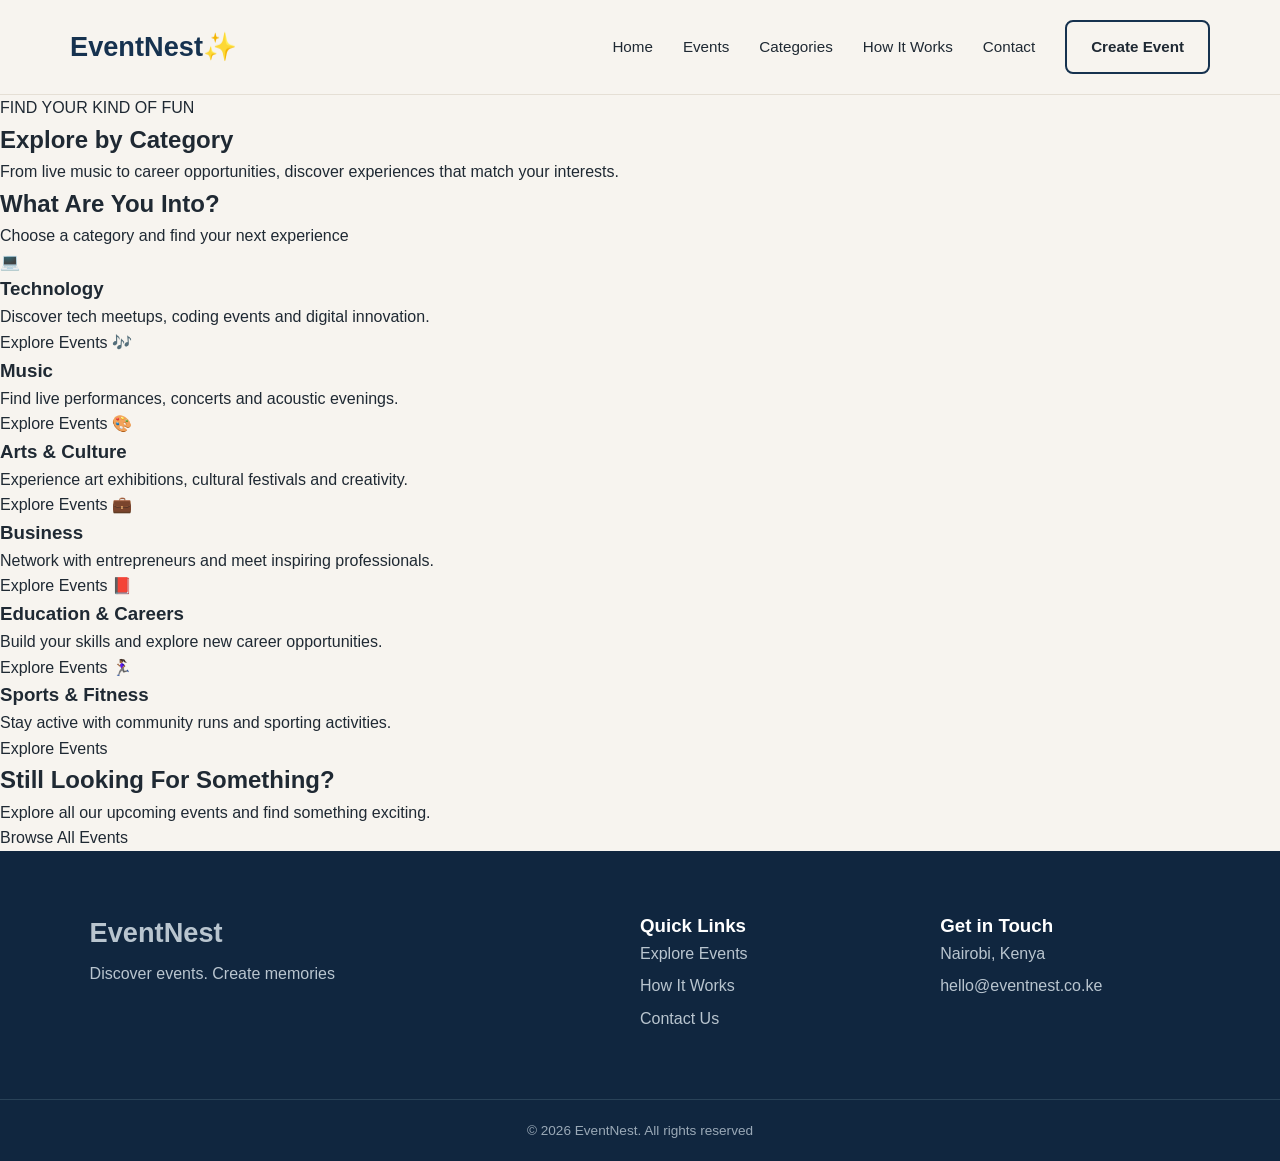
==== categories.html @ ef6131db "Add categories" ====
<!doctype html>
<html lang="en">
  <head>
    <meta charset="UTF-8" />
    <meta name="viewport" content="width=device-width, initial-scale=1.0" />
    <title>Event Categories | EventNest</title>
    <link rel="stylesheet" href="style.css" />
  </head>
  <body>
    <header>
      <nav class="navbar">
        <a href="index.html" class="logo">EventNest✨</a>
        <ul class="nav-links">
          <li><a href="index.html">Home</a></li>
          <li><a href="events.html">Events</a></li>
          <li><a href="categories.html">Categories</a></li>
          <li><a href="how-it-work">How It Works</a></li>
          <li><a href="contact.html">Contact</a></li>
          <li>
            <a href="create-event.html" class="nav-button">Create Event</a>
          </li>
        </ul>
      </nav>
    </header>

    <main>
      <section class="categories-hero">
        <span>FIND YOUR KIND OF FUN</span>
        <h1>Explore by Category</h1>
        <p>
          From live music to career opportunities, discover experiences that
          match your interests.
        </p>
      </section>

      <section class="categories-section">
        <div class="categories-heading">
          <h2>What Are You Into?</h2>
          <p>Choose a category and find your next experience</p>
        </div>

        <div class="categories-grid">
          <a href="events.html#technology" class="category-card tech-category">
            <span class="category-icon">💻</span>
            <h3>Technology</h3>
            <p>Discover tech meetups, coding events and digital innovation.</p>
            <span class="category-link">Explore Events</span>
          </a>
          <a href="events.html#music" class="category-card music-category">
            <span class="category-icon">🎶</span>
            <h3>Music</h3>
            <p>Find live performances, concerts and acoustic evenings.</p>
            <span class="category-link">Explore Events</span>
          </a>
          <a href="events.html#arts" class="category-card arts-category">
            <span class="category-icon">🎨</span>
            <h3>Arts & Culture</h3>
            <p>
              Experience art exhibitions, cultural festivals and creativity.
            </p>
            <span class="category-link">Explore Events</span>
          </a>
          <a
            href="events.html#business"
            class="category-card business-category"
          >
            <span class="category-icon">💼</span>
            <h3>Business</h3>
            <p>Network with entrepreneurs and meet inspiring professionals.</p>
            <span class="category-link">Explore Events</span>
          </a>
          <a
            href="events.html#education"
            class="category-card education-category"
          >
            <span class="category-icon">📕</span>
            <h3>Education & Careers</h3>
            <p>Build your skills and explore new career opportunities.</p>
            <span class="category-link">Explore Events</span>
          </a>
          <a href="events.html#sports" class="category-card sports-category">
            <span class="category-icon">🏃🏾‍♀️</span>
            <h3>Sports & Fitness</h3>
            <p>Stay active with community runs and sporting activities.</p>
            <span class="category-link">Explore Events</span>
          </a>
        </div>
      </section>

      <section class="categories-cta">
        <h2>Still Looking For Something?</h2>
        <p>Explore all our upcoming events and find something exciting.</p>
        <a href="events.html" class="categories-button"> Browse All Events </a>
      </section>
    </main>

    <footer class="footer">
      <div class="footer-content">
        <div>
          <a href="index.html" class="logo">EventNest</a>
          <p>Discover events. Create memories</p>
        </div>

        <div>
          <h3>Quick Links</h3>
          <a href="events.html">Explore Events</a>
          <a href="how-it-works.html">How It Works</a>
          <a href="contact.html">Contact Us</a>
        </div>

        <div>
          <h3>Get in Touch</h3>
          <p>Nairobi, Kenya</p>
          <p>hello@eventnest.co.ke</p>
        </div>
      </div>

      <div class="footer-bottom">
        <p>&copy; 2026 EventNest. All rights reserved</p>
      </div>
    </footer>
  </body>
</html>
---- style.css ----
*{
  margin: 0;
  padding: 0;
  box-sizing: border-box;
}
html{
  scroll-behavior: smooth;
}
body{
  font-family: Arial, Helvetica, sans-serif;
  background-color: #f7f4ef;
  color: #1f2933;
line-height: 1.6;
}
a{
  text-decoration: none;
  color: inherit;
}
img{
  width: 100%;
  display: block;
  object-fit: cover;
}
header{
  background-color: #f7f4ef;
  position: sticky;
  top: 0;
  z-index: 1000;
  border-bottom: 1px solid #e5dfd5;
}
.navbar{
  max-width: 1200px;
  margin: auto;
  padding: 20px 30px;
  display: flex;
  align-items: center;
  justify-content: space-between;
  gap: 30px;
}
.logo{
  font-size: 1.7rem;
  font-weight: 800;
  color: #16324f;
}
.nav-links{
  list-style: none;
  display: flex;
  align-items: center;
  gap: 30px;
}
.nav-links a{
  color: #1f2933;
  font-size: 0.95rem;
  transition: color 0.3s ease;
}
.nav-links a:hover{
  color: #e76f51;
}
.nav-button{
  display: inline-block;
  padding: 13px 24px;
  border-radius: 8px;
  font-weight: 700;
  transition: transform 0.3s ease,
  box-shadow 0.3s ease,
  background-color 0.3s ease;
  border: 2px solid #16324f;
  color: #16324f;
}
.nav-button:hover{
   background-color: #16324f;
  color: white;
  transform: translateY(-3px);
}
.hero {
    max-width: 1200px;
    margin: auto;
    padding: 80px 30px;

    display: grid;
    grid-template-columns: 1fr 1fr;
    align-items: center;
    gap: 60px;
}
.hero-label,
.section-label{
color: #e76f51;
font-size: 0.8rem;
font-weight: 700;
letter-spacing: 2px;
margin-bottom: 15px;
}
.hero h1{
  color: #16324f;
  font-size: clamp(3rem,6vw,5rem);
  line-height: 1.05;
  margin-bottom: 25px;
}
.hero h1 span{
  color: #e76f51;
  display: block;
}
.hero-text{
  max-width: 520px;
  color: #667085;
  font-size: 1.1rem;
  margin-bottom: 30px;
}
.hero-buttons{
display: flex;
gap: 15px;
flex-wrap: wrap;
align-items: center;
}
.primary-button,
.secondary-button{
  display: inline-block;
  padding: 13px 24px;
  border-radius: 8px;
  font-weight: 700;
  transition: transform 0.3s ease,
  box-shadow 0.3s ease,
  background-color 0.3s ease;
}
.primary-button{
  background-color: #16324f;
  color: white;
}
.primary-button:hover{
  background-color: #d95d40;
  transform: translateY(-3px);
  box-shadow: 0 10px 20px rgba(231,111,81,0.2);
}
.secondary-button{
  border: 2px solid #16324f;
  color: #16324f;
}
.secondary-button:hover{
  background-color: #16324f;
  color: white;
  transform: translateY(-3px);
}
.hero-image{
  height: 520px;
  border-radius: 25px;
  overflow: hidden;
  position: relative;
}
.hero-image img{
  height: 100%;
  object-fit: cover;
  transition: transform 0.6s ease;
}
.stats{
  background-color: #16324f;
  color: white;
  display: grid;
  grid-template-columns: repeat(4, 1fr);
  gap: 30px;
  padding-top: 45px;
  padding-bottom: 45px;
}
.stat{
  text-align: center;
}
.stat h2{
  color: #f4a261;
  font-size: 2rem;
}
.stat p{
  color: #dce5ec;
}
.featured-events,
.how-it-works,
.testimonials {
  max-width: 1200px;
  margin: auto;
  padding: 80px 30px;
  }
  .section-heading{
    max-width: 650px;
    margin-top: 45px;
  }
  .section-heading h2{
    color: #16324f;
    font-size: 2.5rem;
    line-height: 1.1;
    margin-bottom: 12px;
  }
  .section-heading >p:last-child{
    color: #667085;
  }
  .event-grid{
    display: grid;
    grid-template-columns: repeat(3, 1fr);
    gap: 25px;
  }
  .event-card{
    background-color: white;
    border-radius: 15px;
    overflow: hidden;
    box-shadow: 0 5px 20px rgba(22,50,79,0.08);
    transition: transform 0.3s ease,
    box-shadow 0.3s ease;
  }
  .event-card:hover{
    transform: translateY(-8px);
    box-shadow: 0 18px 35px rgba(22, 50, 79, 0.15);
  }
  .event-card > img{
    height: 220px;
  }
  .event-card-content{
    padding: 22px;
  }
  .event-category{
    display: inline-block;
    background-color: #fff0eb;
    color: #e76f51;
    padding: 5px 10px;
    border-radius: 20px;
    font-size: 0.75rem;
    font-weight: 700;
    margin-bottom: 12px;
  }
  .event-card h3{
    color: #16324f;
    font-size: 1.25rem;
    margin-bottom: 10px;
  }
.event-date,
.event-location {
  color: #667085;
  font-size: 0.9rem;
  margin-bottom: 5px;
}
.event-footer{
  border-top: 1px solid #eee8df;
  margin-top: 18px;
  padding-top: 15px;
  display: flex;
  align-items: center;
  justify-content: space-between;
}
.event-footer strong{
  color: #16324f;
}

.how-it-works{
  background-color: #ffff;
}
.steps{
  display: grid;
  grid-template-columns: repeat(4, 1fr);
  gap: 25px;
}
.step{
  padding: 30px;
  border-radius: 15px;
  border: 1px solid #e8e2df;
  transition: transform 0.3s ease,
  box-shadow 0.3s ease;
}
.step:hover{
  transform: translateY(-5px);
  box-shadow: 0 12px 25px rgba(22, 50, 79, 0.08);
}
.step span{
  color: #e76f51;
  font-size: 2rem;
  font-weight: 800;
  margin-bottom: 20px;
  display: block;
}
.step h3{
  color: #16324f;
  margin-bottom: 10px;
}
.step p{
  color: #667085;
}
.testimonials{
  background-color: #f7f4ef;
}
.testimonial-grid{
  display: grid;
  grid-template-columns: repeat(5, 1fr);
  gap: 20px;
}
.testimonial{
  background-color: white;
  padding: 25px;
  border-radius: 15px;
  box-shadow: 0 7px 20px rgba(22, 50, 79, 0.06);
}
.testimonial p{
  color: #475467;
  font-style: italic;
  margin-bottom: 20px;
}
.testimonial h3 {
    color: #16324f;
    font-size: 1rem;
}

.testimonial span {
    color: #667085;
    font-size: 0.85rem;
}
.closing-cta{
  margin: 60px auto;
  max-width: 1140px;
  padding: 70px 30px;
  background: linear-gradient(
    135deg,
    #16324f,
    #d95d40
  );
  color: white;
  text-align: center;
  border-radius: 22px;
}
.closing-cta h2{
  font-size: 2.5rem;
  margin-bottom: 15px;
}
.closing-cta p{
  max-width: 600px;
  margin: 0 auto 25px;
  color: #dce5ec;
}
.closing-cta .primary-button {
    background-color: #e76f51;
}

.closing-cta .primary-button:hover {
    background-color: #f4a261;
}
footer{
  background-color: #10263f;
  color: white;
}
.footer-content{
  padding: 60px 7%;
  display: grid;
  grid-template-columns: 2fr 1fr 1fr;
  gap: 50px;
}
.footer-content h2{
  color: #f4a261;
  margin-bottom: 15px;
}
.event-footer h3{
  margin-bottom: 15px;
}
.event-footer a{
  background: linear-gradient(
    135deg,
    #16324f,
    #d95d40
  );
  color: #e5dfd5;
  border-radius: 5px;
}
.event-footer a:hover{
  background: #961a96;
  text-decoration: none;
}


.footer-content p{
  color: #b9c5cf;
  margin-bottom: 7px;
}
.footer-content a{
  display: block;
  color: #b9c5cf;
  margin-bottom: 7px;
  transition: color 0.3s ease;
}
.footer-content a:hover{
  color: #f4a261;
}
.footer-bottom{
  border-top: 1px solid #294258;
  text-align: center;
  padding: 20px 30px;
  font-size: 0.85rem;
  color: #9aa9b7;
}
.events-intro{
  padding: 75px 30px 35px;
  text-align: center;
  background: linear-gradient(
    135deg,#540468, #0c5eca
  );
}
.events-intro h1{
  color: #16324f;
  font-size: clamp(2.5rem,5vw,4rem);
  line-height: 1.15;
  margin-bottom: 15px;
}
.events-intro p{
  max-width: 650px;
  margin: 0 auto;
  color: #667085;
}
.event-search{
  max-width: 1140px;
  margin: 0 auto;
  padding: 25px 30px;
  background: #f7f4ef;
}
.search-form input{
  flex: 1;
  min-width: 0;
  padding: 15px 18px;
  border: 1px solid #ddd6cc;
  border-radius: 10px;
  background: white;
  font: inherit;
}
.search-form button{
  padding: 14px 25px;
  background: #16324f;
  color: white;
  border: none;
  border-radius: 10px;
  font: inherit;
  cursor: pointer;
  transition: background-color 0.3s ease;
}
.search-form button:hover{
  background: #e76f51;
}
.category-filters{
  display: flex;
  flex-wrap: wrap;
  justify-content: center;
  gap: 12px;
  padding: 40px;

}
.category-filters a{
  padding: 9px 18px;
  border: 1px solid #ddd6cc;
  border-radius: 25px;
  background: white;
  color: #16324f;
  transition: all 0.3s ease;
}
.category-filters a:hover,
.category-filters a.active {
    background: #16324f;
    color: white;
    border-color: #16324f;
}
.all-events{
  max-width: 1200px;
  margin: auto;
  padding: 35px 30px 85px;
}
.all-events .section-heading{
  margin-bottom: 30px;
}
.all-events .event-grid{
  grid-template-columns: repeat(3, minmax(0, 1fr));
}
.event-card img{
  object-fit: cover;
}

.event-detail-content span{
  color: #d95d40;
  
}
.registration-intro{
  text-align: center;
  padding: 65px 20px 45px;
  background: linear-gradient(
    135deg, #f7f4ef, #d35318
  );
}
.registration-intro span{
  color: #e76f51;
  font-size: 0.8rem;
  font-weight: 700;
  letter-spacing: 2px;
}
.registration-intro h1{
  color: #16324f;
  font-size: clamp(2rem, 5vw, 3.2rem);
  margin: 15px 0;
}
.registration-intro p{
  color: #667085;
  line-height: 1.7;
}
.registration-section{
  background: #f7f4ef;
  display: grid;
  align-items: start;
  gap: 30px;
  max-width: 1250px;
  margin: 0 auto;
  padding: 30px 6% 80px;
}
.registration-card,
.registration-summary{
  background: #ffffff;
  border-radius: 18px;
  overflow: hidden;
  box-shadow: 0 8px 25px rgba(22, 50, 79, 0.08);
}
.registration-card{
  padding: 32px;
}
.registration-card h2,
.summary-content h2{
color: #16324f;
margin-bottom: 12px;
}
.form-description{
  color: #667085;
  margin-bottom: 28px;
  line-height: 1.6;
}
.form-group{
  display: flex;
  flex-direction: column;
  gap: 8px;
  margin-bottom: 20px;
}
.form-group label{
  color: #1f2933;
  font-weight: 600;
  font-size: 0.95rem;
}
.form-group input,
.form-group select,
.form-group textarea {
  width: 100%;
  padding: 13px 14px;
  border: 1px solid #d5dbe2;
  border-radius: 9px;
  background: #ffffff;
  color: #1f2933;
  font: inherit;
}
.submit-registration{
  width: 100%;
  padding: 15px;
  border: none;
  border-radius: 10px;
  background: linear-gradient(135deg,
   #16324f,
    #d95d40
 );
  color: white;
  font: inherit;
  font-weight: 700;
  transition: transform 0.3s ease, box-shadow 0.3s ease;
}
.submit-registration:hover{
  transform: translateY(-3px);
  box-shadow: 0 8px 18px rgba(231,111,81,0.25);
}
.form-note{
  margin-top: 15px;
  text-align: center;
  color: #667085;
  font-size: 0.8rem;
}
.summary-image{
  height: 220px;
  position: relative;
}
.summary-image img{
  width: 100%;
  height: 100%;
  object-fit: cover;
  display: block;
}
.summary-image span{
  position: absolute;
  bottom: 15px;
  left: 15px;
  background: #ecc65c;
  color: #16324f;
  padding: 7px 12px;
  border-radius: 20px;
  font-size: 0.75rem;
  font-weight: 700;
}
.summary-content{
  padding: 25px;
}
.summary-label {
  color: #e76f51;
  font-size: 0.75rem;
  font-weight: 700;
  letter-spacing: 1px;
  margin-bottom: 12px;
}

.summary-detail {
  display: flex;
  gap: 12px;
  align-items: center;
  margin: 18px 0;
}

.summary-detail p {
  color: #667085;
  line-height: 1.5;
}

.summary-price {
  display: flex;
  justify-content: space-between;
  align-items: center;
  gap: 10px;
  border-top: 1px solid #edf0f2;
  border-bottom: 1px solid #edf0f2;
  padding: 20px 0;
  margin: 22px 0;
}

.summary-price span {
  color: #667085;
}

.summary-price strong {
  color: #16324f;
  font-size: 1.3rem;
}

.back-to-event {
  color: #e76f51;
  text-decoration: none;
  font-weight: 700;
}

.back-to-event:hover {
  color: #16324f;
}
.confirmation-page{
  min-height: 75vh;
  padding: 65px 20px;
  background: linear-gradient(135deg,
  #14130b, #d1111b);
  display: flex;
  justify-content: center;
  align-items: center;
}
.confirmation-card{
  width: 100%;
  max-width: 650px;
  background: #ffffff;
  padding: 45px;
  border-radius: 22px;
  text-align: center;
  box-shadow: 0 15px 40px rgba(22, 50, 79, 0.1);
  animation: confirmation-appear 0.7s ease;
}
.success-icon{
  font-size: 2.5rem;
  font-weight: 700;
}
.confirmation-label{
  color: #e76f51;
  font-weight: 700;
  font-size: 0.78rem;
  letter-spacing: 2px;
}
.confirmation-card h1{
  color: #16324f;
  font-size: clamp(2rem, 5vw, 3rem);
  margin: 15px 0;
}
.confirmation-message{
  color: #667085;
  margin-bottom: 25px;
  line-height: 1.8;
}
.confirmation-reference{
  background: #f7f4ef;
  border: 1px dashed #e76f51;
  border-radius: 12px;
  padding: 18px;
  display: flex;
  flex-direction: column;
  gap: 8px;
  margin-bottom: 30px;
}
.confirmation-reference span{
  color: #667085;
  font-size: 0.75rem;
  letter-spacing: 1px;
}
.confirmation-reference strong{
  color: #16324f;
  font-size: 1.2rem;
}
.confirmation-details{
  text-align: center;
  padding: 24px;
  border: 1px solid #edf0f2;
  border-radius: 14px;
  margin-bottom: 22px;
}
.confirmation-details h2{
  color: #16324f;
  font-size: 1.2rem;
  margin-bottom: 20px;
}
.confirmation-row{
  display: flex;
  justify-content: space-between;
  gap: 15px;
  padding: 13px 0;
  border-bottom: 1px solid #edf0f2;
}
.confirmation-row:last-child{
  border-bottom: none;
}
.confirmation-row span{
  color: #667085;
}
.confirmation-row strong{
color: #16324f;
text-align: center;
}
.confirmation-note{
  color: #667085;
  font-size: 0.85rem;
  line-height: 1.7;
  margin-bottom: 25px;
}
.confirmation-actions{
  display: flex;
  justify-content: center;
  flex-wrap: wrap;
  gap: 12px;
}
.confirmation-primary,
.confirmation-secondary {
    display: inline-block;
    padding: 14px 20px;
    border-radius: 10px;
    text-decoration: none;
    font-weight: 700;
    transition: 0.3s ease;
}
.confirmation-primary{
  background: #e76f51;
  color: #ffffff;
}
.confirmation-primary:hover{
  background: #16324f;
  transform: translateY(-2px);
}
.confirmation-secondary{
  border: 1px solid #16324f;
  color: #16324f;
}
.confirmation-secondary:hover{
  background: #16324f;
  color: #ffffff;
}
@keyframes confirmation-appear{
  from{
    opacity: 0;
    transform: translateY(18px);
  }
  to{
    opacity: 1;
    transform: translateY(0);
  }
}
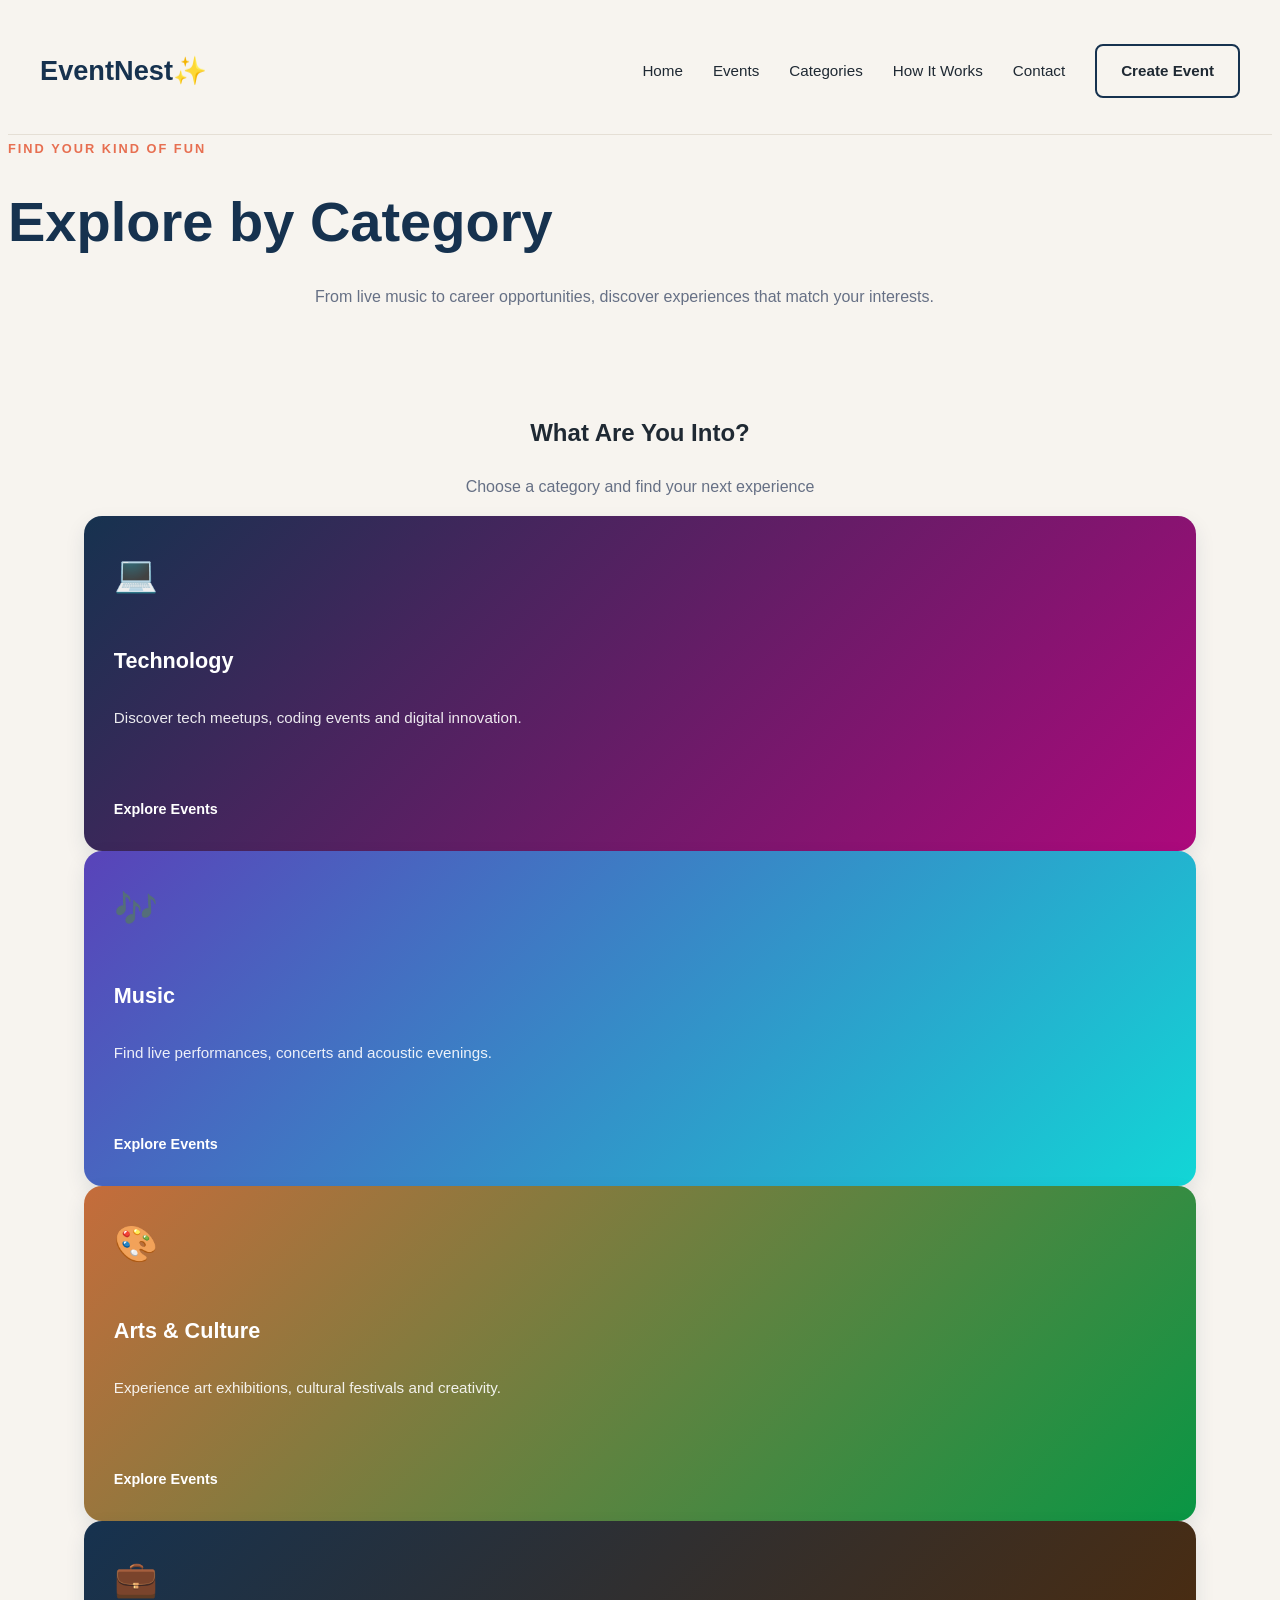
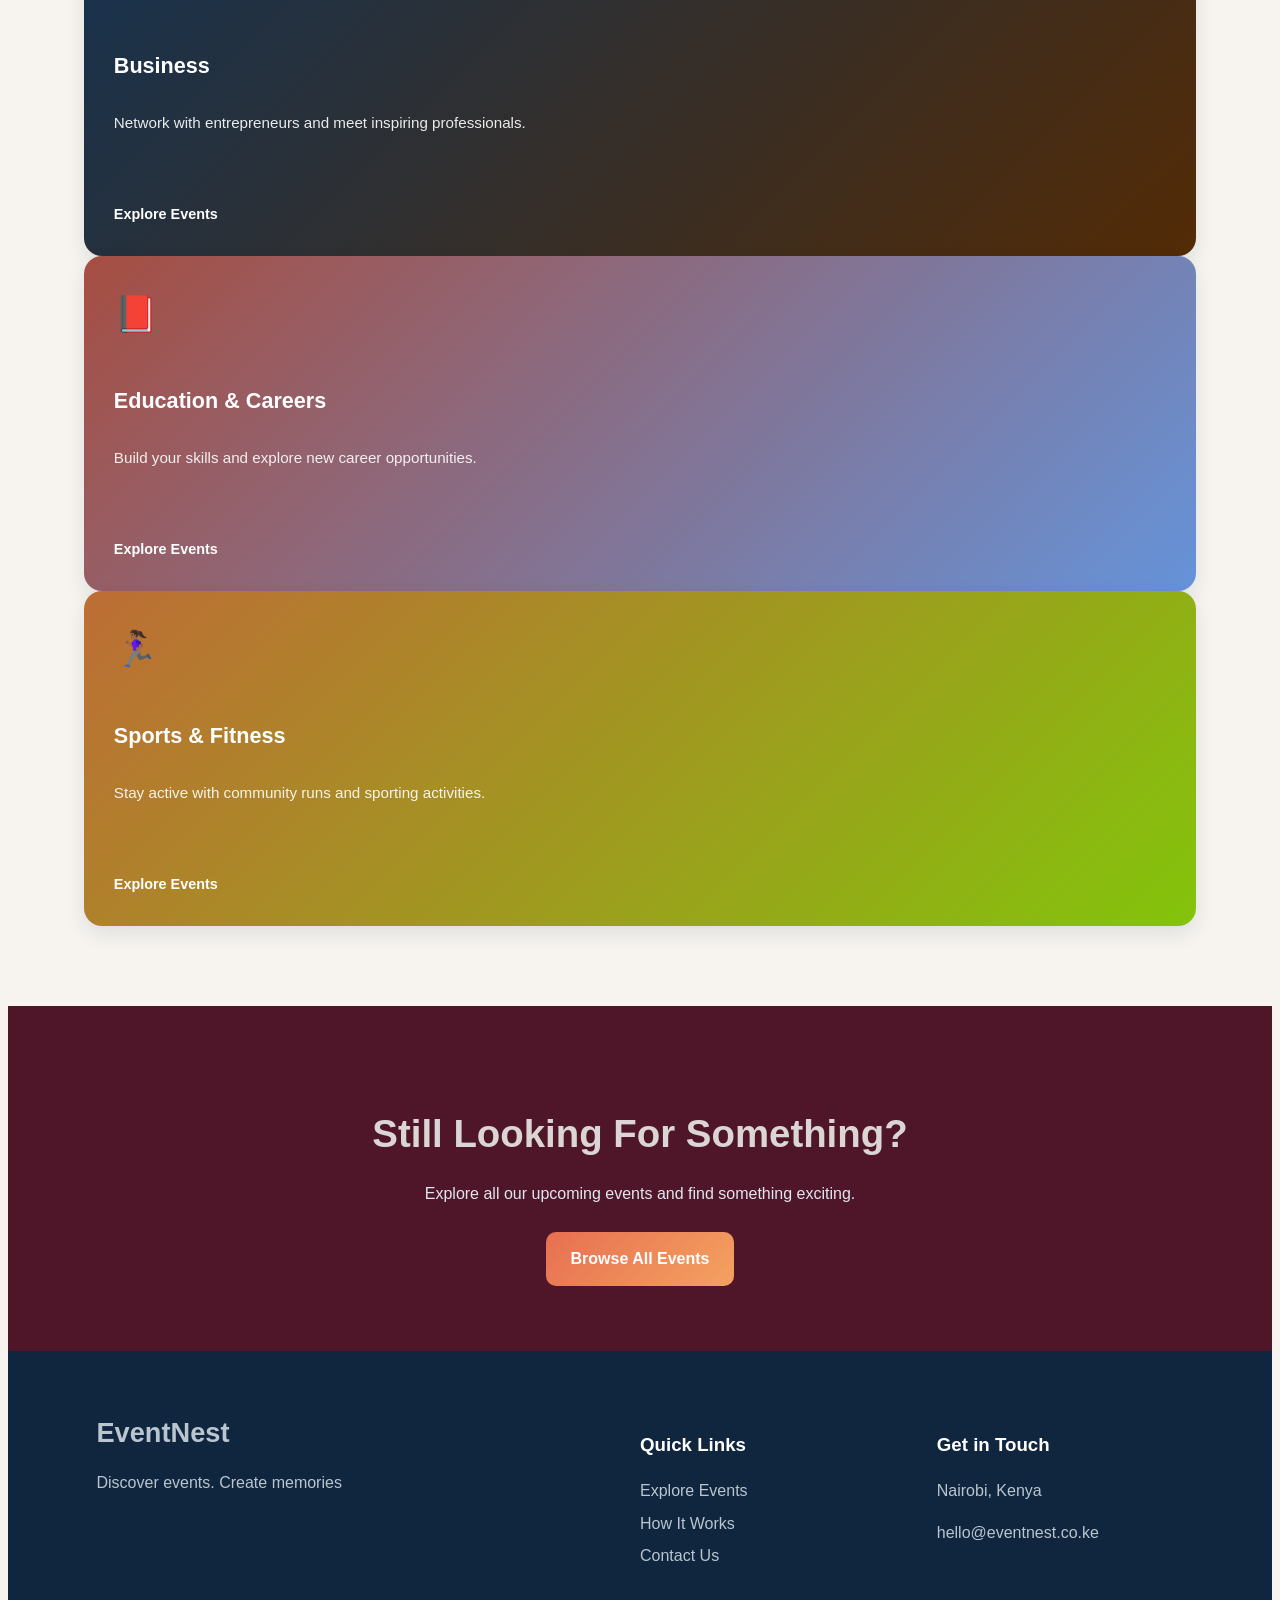
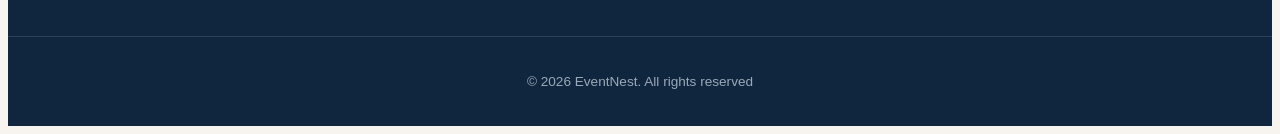
==== commit 86c7ff51: "Rename how it work" ====
--- a/categories.html
+++ b/categories.html
@@ -14,7 +14,7 @@
           <li><a href="index.html">Home</a></li>
           <li><a href="events.html">Events</a></li>
           <li><a href="categories.html">Categories</a></li>
-          <li><a href="how-it-work">How It Works</a></li>
+          <li><a href="how-it-work.html">How It Works</a></li>
           <li><a href="contact.html">Contact</a></li>
           <li>
             <a href="create-event.html" class="nav-button">Create Event</a>
--- a/style.css
+++ b/style.css
@@ -1,4 +1,5 @@
-*{
+HOMEPAGE
+  *{
   margin: 0;
   padding: 0;
   box-sizing: border-box;
@@ -196,6 +197,9 @@
     gap: 25px;
   }
   .event-card{
+    display: flex;
+    flex-direction: column;
+    height: 100%;
     background-color: white;
     border-radius: 15px;
     overflow: hidden;
@@ -207,10 +211,16 @@
     transform: translateY(-8px);
     box-shadow: 0 18px 35px rgba(22, 50, 79, 0.15);
   }
-  .event-card > img{
+  .event-card img{
     height: 220px;
+    width: 100%;
+    object-fit: cover;
+    object-position: center;
   }
   .event-card-content{
+    display: flex;
+    flex-direction: column;
+    flex: 1;
     padding: 22px;
   }
   .event-category{
@@ -236,11 +246,13 @@
 }
 .event-footer{
   border-top: 1px solid #eee8df;
-  margin-top: 18px;
+  margin-top: auto;
   padding-top: 15px;
   display: flex;
   align-items: center;
   justify-content: space-between;
+  gap: 10px;
+  flex-wrap: wrap;
 }
 .event-footer strong{
   color: #16324f;
@@ -367,7 +379,6 @@
   text-decoration: none;
 }
 
-
 .footer-content p{
   color: #b9c5cf;
   margin-bottom: 7px;
@@ -388,6 +399,8 @@
   font-size: 0.85rem;
   color: #9aa9b7;
 }
+
+EVENTS
 .events-intro{
   padding: 75px 30px 35px;
   text-align: center;
@@ -396,7 +409,7 @@
   );
 }
 .events-intro h1{
-  color: #16324f;
+  color: #213146;
   font-size: clamp(2.5rem,5vw,4rem);
   line-height: 1.15;
   margin-bottom: 15px;
@@ -404,7 +417,7 @@
 .events-intro p{
   max-width: 650px;
   margin: 0 auto;
-  color: #667085;
+  color: #3a435e;
 }
 .event-search{
   max-width: 1140px;
@@ -473,8 +486,9 @@
 
 .event-detail-content span{
   color: #d95d40;
-  
-}
+}
+
+REGISTRATION
 .registration-intro{
   text-align: center;
   padding: 65px 20px 45px;
@@ -645,6 +659,8 @@
 .back-to-event:hover {
   color: #16324f;
 }
+
+CONFIRMATION
 .confirmation-page{
   min-height: 75vh;
   padding: 65px 20px;
@@ -778,4 +794,534 @@
     opacity: 1;
     transform: translateY(0);
   }
+}
+
+CATEGORY
+.categories-hero{
+  text-align: center;
+  padding: 75px 20px 65px;
+  background: linear-gradient(135deg,
+  #f7f4ef, #fce5da);
+}
+.categories-hero span{
+  color: #e76f51;
+  font-weight: 700;
+  font-size: 0.8rem;
+  letter-spacing: 2px;
+}
+.categories-hero h1{
+  color: #16324f;
+  font-size: clamp(2.2rem,5vw,3.5rem);
+  margin: 16px 0;
+}
+.categories-hero p{
+  max-width: 650px;
+  margin: 0 auto;
+  color: #667085;
+  line-height: 1.8;
+}
+.categories-section{
+  padding: 65px 6% 80px;
+  background: #f7f4ef;
+}
+.categories-heading{
+  text-align: center;
+  margin-top: 38px;
+}
+.categories-heading p{
+  color: #667085;
+  line-height: 1.7;
+}
+.category-grid{
+  display: grid;
+  grid-template-columns: repeat(3, 1fr);
+  gap: 25px;
+  max-width: 1200px;
+  margin: 0 auto;
+}
+.category-card{
+  min-height: 275px;
+  padding: 30px;
+  border-radius: 18px;
+  display: flex;
+  flex-direction: column;
+  align-items: flex-start;
+  text-decoration: none;
+  color: #ffffff;
+  background: linear-gradient(135deg,
+  #16324f, #315b79);
+  box-shadow: 0 8px 20px rgba(22, 50, 79, 0.1);
+  transition: transform 0.3s ease,box-shadow 0.3s ease;
+}
+.music-category{
+  background: linear-gradient(135deg,
+  #5943b9, #12d6d6);
+}
+.tech-category{
+  background: linear-gradient(135deg,
+  #16324f, #ad097c);
+}
+.arts-category{
+  background: linear-gradient(135deg,
+  #c56c3b, #099644);
+}
+.business-category{
+  background: linear-gradient(135deg,
+  #16324f, #532b06);
+}
+.education-category{
+  background: linear-gradient(135deg,
+  #a64e42, #6593d9);
+}
+.sports-category{
+  background: linear-gradient(135deg,
+  #bd6d35, #83c40b);
+}
+.category-card:hover{
+  transform: translateY(-8px);
+  box-shadow: 0 16px 30px rgba(22, 50, 79, 0.2);
+}
+.category-icon{
+  font-size: 2.2rem;
+  margin-bottom: 20px;
+}
+.category-card h3{
+  font-size: 1.35rem;
+  margin-bottom: 12px;
+}
+.category-card p{
+  font-size: 0.95rem;
+  line-height: 1.7;
+  color: rgba(255,255,255,0.9);
+  margin-bottom: 22px;
+}
+.category-link{
+  margin-top: auto;
+  font-weight: 700;
+  font-size: 0.9rem;
+}
+.categories-cta{
+  text-align: center;
+  padding: 65px 20px;
+  background: #4f1629;
+  color: #dbd5d5;
+}
+.categories-cta h2{
+  font-size: clamp(1.7rem,4vw,2.4rem);
+  margin-bottom: 15px;
+}
+.categories-cta p{
+  color: #e0e7ef;
+  line-height: 1.7;
+  margin-bottom: 25px;
+}
+.categories-button{
+  display: inline-block;
+  padding: 14px 24px;
+  border-radius: 10px;
+  background: linear-gradient(135deg,
+  #e76f51, #f4a261);
+  color: #ffffff;
+  text-decoration: none;
+  font-weight: 700;
+  transition: transform 0.3s ease;
+}
+.categories-button:hover{
+  transform: translateY(-3px);
+}
+
+HOW-IT-WORK
+.how-hero{
+  text-align: center;
+  padding: 80px 20px;
+  background: linear-gradient(135deg,
+  #f7f4ef, #161210);
+}
+.how-hero span,
+.organizer-content span{
+  color: #e76f51;
+  font-size: 0.8rem;
+  font-weight: 700;
+  letter-spacing: 2px;
+}
+.how-hero h1{
+  color: #16324f;
+  font-size: clamp(2.2rem,5vw,3.5rem);
+  margin: 18px 0;
+}
+.how-hero p{
+  max-width: 650px;
+  margin: 0 auto 28px;
+  color: #667085;
+  line-height: 1.8;
+}
+.how-hero-button,
+.organizer-button,
+.how-final-cta a{
+  display: inline-block;
+  padding: 14px 24px;
+  background: linear-gradient(135deg,
+  #e76f51, #f4a261);
+  color: #ffffff;
+  text-decoration: none;
+  font-weight: 700;
+  border-radius: 10px;
+  transition: transform 0.3s ease,box-shadow 0.3s ease;
+}
+.how-hero-button:hover,
+.organizer-button:hover,
+.how-final-cta a:hover{
+  transform: translateY(-3px);
+  box-shadow: 0 8px 20px rgba(231,111,81,0.25);
+}
+.attendee-steps{
+  padding: 75px 6%;
+  background: #f7f4ef;
+}
+.how-section-heading{
+  text-align: center;
+  margin-bottom: 45px;
+}
+.how-section-heading span{
+  color: #e76f51;
+  font-size: 0.8rem;
+  font-weight: 700;
+  letter-spacing: 2px;
+}
+.how-section-heading h2{
+  color: #16324f;
+  font-size: clamp(1.8rem,4vw,2.5rem);
+  margin: 15px 0;
+}
+.how-section-heading p{
+  color: #667085;
+  line-height: 1.7;
+}
+.how-steps-grid{
+  display: grid;
+  grid-template-columns: repeat(4, 1fr);
+  gap: 22px;
+  max-width: 1250px;
+  margin: 0 auto;
+}
+.how-step-card{
+  position: relative;
+  padding: 30px 23px;
+  background: #ffffff;
+  border: 1px solid #edf0f2;
+  border-radius: 18px;
+  box-shadow: 0 5px 18px rgba(22, 50, 79, 0.05);
+  transition: transform 0.3s ease,box-shadow 0.3s ease;
+}
+.how-step-card:hover{
+  transform: translateY(-7px);
+  box-shadow: 0 14px 28px rgba(22, 50, 79, 0.12);
+}
+.how-step-number{
+  position: absolute;
+  top: 18px;
+  right: 20px;
+  color: #dce4eb;
+  font-size: 1.6rem;
+  font-weight: 800;
+}
+.how-step-icon{
+  width: 60px;
+  height: 60px;
+  display: flex;
+  justify-content: center;
+  align-items: center;
+  background: linear-gradient(135deg,
+  #fce5da, #f7f4ef);
+  border-radius: 15px;
+  font-size: 1.8rem;
+  margin-bottom: 25px;
+}
+.how-step-card h3{
+  color: #16324f;
+  font-size: 1.15rem;
+  margin-bottom: 13px;
+}
+.how-step-card p{
+  color: #667085;
+  font-size: 0.93rem;
+  line-height: 1.8;
+}
+.organizer-steps{
+  display: grid;
+  grid-template-columns: 2fr 1fr;
+  gap: 55px;
+  align-items: center;
+  padding: 80px 8%;
+  background: #ffffff;
+}
+.organizer-content h2{
+  color: #16324f;
+  font-size: clamp(1.9rem,4vw,2.7rem);
+  margin: 16px 0;
+}
+.organizer-content p{
+  color: #667085;
+  line-height: 1.8;
+  margin-bottom: 25px;
+}
+.organizer-list{
+  display: grid;
+  gap: 18px;
+  margin-bottom: 30px;
+}
+.organizer-list div{
+  display: flex;
+  align-items: flex-start;
+  gap: 12px;
+}
+.organizer-list span{
+  display: flex;
+  align-items: center;
+  justify-content: center;
+  min-width: 25px;
+  height: 25px;
+  background: #e4f5e9;
+  color: #21834a;
+  border-radius: 50%;
+  font-weight: 700;
+}
+.organizer-list p{
+  color: #1f2933;
+  line-height: 1.6;
+}
+.organizer-visual{
+  position: relative;
+  overflow: hidden;
+  padding: 45px 30px;
+  min-height: 320px;
+  display: flex;
+  flex-direction: column;
+  justify-content: center;
+  background: linear-gradient(135deg,
+  #16324f, #315b79);
+  border-radius: 22px;
+  color: #ffffff;
+}
+.visual-icon{
+  font-size: 3rem;
+  margin-bottom: 25px;
+}
+.organizer-visual h3{
+  font-size: 1.7rem;
+  margin-bottom: 15px;
+  position: relative;
+  z-index: 1;
+}
+.organizer-visual p{
+  color: #e0e7ef;
+  line-height: 1.8;
+  position: relative;
+  z-index: 1;
+}
+.how-final-cta{
+  text-align: center;
+  padding: 70px 20px;
+  background: linear-gradient(135deg,
+  #16324f, #03111d);
+  color: #ffffff;
+}
+.how-final-cta h2{
+  font-size: clamp(1.8rem,4vw,2.5rem);
+  margin-bottom: 15px;
+}
+.how-final-cta p{
+  color: #e0e7ef;
+  line-height: 1.8;
+  margin-bottom: 25px;
+}
+
+CREATE EVENT
+.create-event-intro{
+  text-align: center;
+  padding: 70px 20px 35px;
+  background: linear-gradient(135deg,
+  #b8780a, #3f3333);
+}
+.create-event-intro h1{
+  font-size: clamp(2rem,5vw,3.2rem);
+  color: #16324f;
+  margin: 15px 0;
+}
+.create-event-intro p{
+  color: #667085;
+  max-width: 650px;
+  margin: 0 auto;
+  line-height: 1.7;
+}
+.create-event-section{
+  padding: 50px 20px 80px;
+  background: #f7f4ef;
+}
+.create-event-form{
+  max-width: 750px;
+  margin: 0 auto;
+  padding: 35px;
+  background: #ffffff;
+  border-radius: 18px;
+  box-shadow: 0 10px 35px rgba(22, 50, 79, 0.08);
+}
+.create-event-form h2{
+  color: #16324f;
+  font-size: 1.7rem;
+  margin-bottom: 10px;
+}
+.create-event-form p{
+  color: #667085;
+  line-height: 1.6;
+  margin-bottom: 25px;
+}
+.create-event-form .form-group{
+  margin-bottom: 22px;
+}
+.create-event-form label{
+  display: block;
+  margin-bottom: 8px;
+  color: #1f2933;
+  font-weight: 600;
+}
+.create-event-form input,
+.create-event-form select,
+.create-event-form textarea{
+  width: 100%;
+  padding: 13px 14px;
+  border: 1px solid #d0d5dd;
+  border-radius: 8px;
+  font: inherit;
+  color: #1f2933;
+  background: #ffffff;
+  transition: border-color 0.3s,
+  box-shadow 0.3s;
+}
+.create-event-submit{
+  width: 100%;
+  padding: 15px;
+  border: none;
+  border-radius: 8px;
+  background: #e76f51;
+  color: #ffffff;
+  font-size: 1rem;
+  font-weight: 700;
+  transition: background 0.3s,
+  transform 0.3s;
+}
+.create-event-submit:hover{
+  background: #d65c40;
+  transform: translateY(-2px);
+}
+
+CONTACTS
+.contact-hero{
+  text-align: center;
+  padding: 70px 20px 45px;
+  background: linear-gradient(135deg,
+  #ac771c,#0f1309);
+}
+.contact-hero h1{
+  color: #16324f;
+  font-size: clamp(2.2rem,5vw,3.5rem);
+  margin: 15px 0;
+}
+.contact-hero p:last-child{
+  max-width: 600px;
+  margin: 0 auto;
+  color: #667085;
+  line-height: 1.7;
+}
+.contact-section{
+  background: #f7f4ef;
+  padding: 50px 20px 80px;
+}
+.contact-container{
+  max-width: 1100px;
+  margin: 0 auto;
+  display: grid;
+  grid-template-columns: 1fr 2fr;
+  gap: 35px;
+  align-items: start;
+}
+.contact-info{
+  padding: 30px 10px;
+}
+.contact-info h2,
+.contact-form h2{
+  font-size: 1.7rem;
+  margin-bottom: 15px;
+}
+.contact-info p{
+  color: #667085;
+  line-height: 1.8;
+  margin-bottom: 30px;
+}
+.contact-info-item{
+  margin-bottom: 25px;
+}
+.contact-info-item h3{
+  color: #16324f;
+  font-size: 1.1rem;
+  margin-bottom: 8px;
+}
+.contact-info-item p{
+  line-height: 1.7;
+}
+.contact-explore-btn{
+  display: inline-block;
+  margin-top: 10px;
+  padding: 13px 22px;
+  background: #16324f;
+  color: #ffffff;
+  border-radius: 8px;
+  text-decoration: none;
+  transition: background 0.3s,transform 0.3s;
+}
+.contact-explore-btn:hover{
+  background: #254d70;
+  transform: translateY(-2px);
+}
+.contact-form{
+  background: #ffffff;
+  padding: 35px;
+  border-radius: 18px;
+  box-shadow: 0 10px 35px rgba(22, 50, 79, 0.08);
+}
+.contact-form .form-group{
+  margin-bottom: 22px;
+}
+.contact-form label{
+  display: block;
+  margin-bottom: 8px;
+  font-weight: 600;
+  color: #1f2933;
+}
+.contact-form input,
+.contact-form select,
+.contact-form textarea{
+width: 100%;
+padding: 13px 14px;
+border: 1px solid #d0d5dd;
+border-radius: 8px;
+font: inherit;
+color: #1f2933;
+background: #ffffff;
+transition: border-color 0.3s,box-shadow 0.3s;
+}
+.contact-submit-btn{
+  width: 100%;
+  padding: 15px;
+  border: none;
+  border-radius: 8px;
+  background: #e76f51;
+  color: #ffffff;
+  font-size: 1rem;
+  font-weight: 700;
+  transition: background 0.3s,transform 0.3s;
+}
+.contact-submit-btn:hover{
+  background: #d65c40;
+  transform: translateY(-2px);
 }
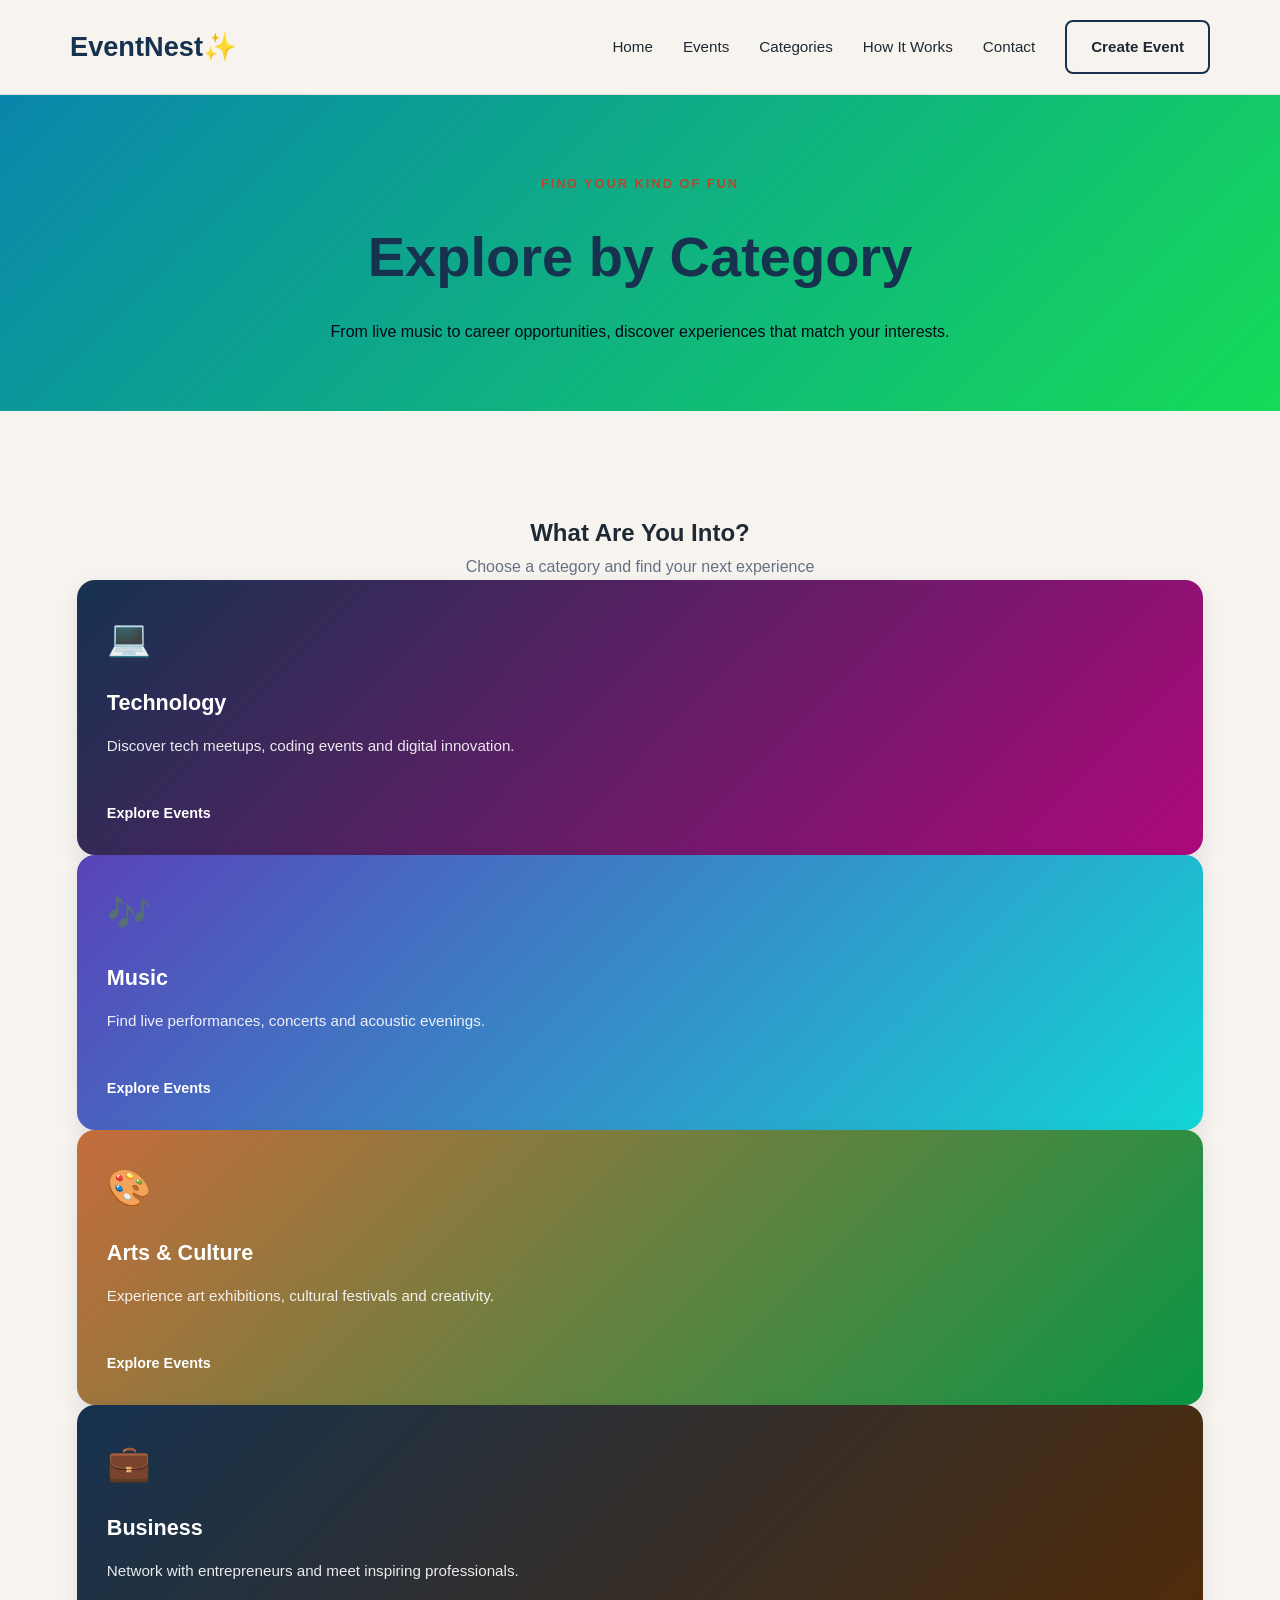
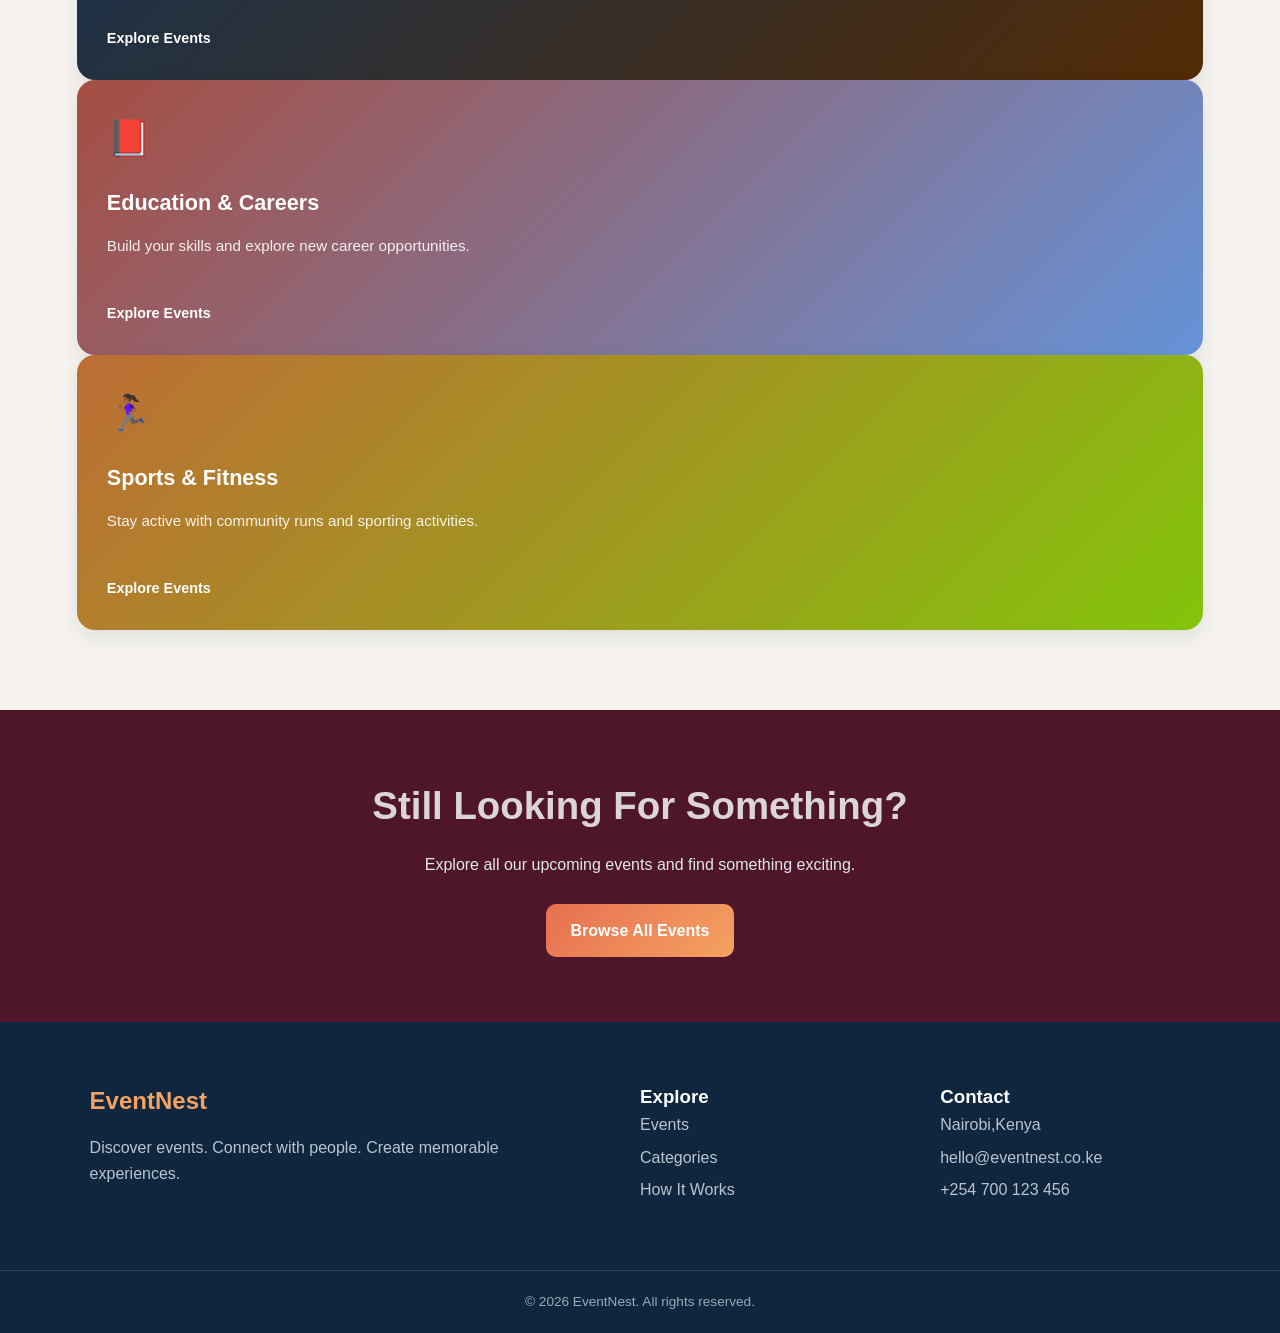
==== commit 7332c1ad: "Change footer" ====
--- a/categories.html
+++ b/categories.html
@@ -94,29 +94,32 @@
       </section>
     </main>
 
-    <footer class="footer">
+      <footer>
       <div class="footer-content">
         <div>
-          <a href="index.html" class="logo">EventNest</a>
-          <p>Discover events. Create memories</p>
+          <h2>EventNest</h2>
+          <p>
+            Discover events. Connect with people. Create memorable experiences.
+          </p>
         </div>
 
         <div>
-          <h3>Quick Links</h3>
-          <a href="events.html">Explore Events</a>
-          <a href="how-it-works.html">How It Works</a>
-          <a href="contact.html">Contact Us</a>
+          <h3>Explore</h3>
+          <a href="events.html">Events</a>
+          <a href="categories.html">Categories</a>
+          <a href="how-it-work.html">How It Works</a>
         </div>
 
         <div>
-          <h3>Get in Touch</h3>
-          <p>Nairobi, Kenya</p>
+          <h3>Contact</h3>
+          <p>Nairobi,Kenya</p>
           <p>hello@eventnest.co.ke</p>
+          <p>+254 700 123 456</p>
         </div>
       </div>
 
       <div class="footer-bottom">
-        <p>&copy; 2026 EventNest. All rights reserved</p>
+        <p>© 2026 EventNest. All rights reserved.</p>
       </div>
     </footer>
   </body>
--- a/style.css
+++ b/style.css
@@ -1,4 +1,4 @@
-HOMEPAGE
+/* HOMEPAGE */
   *{
   margin: 0;
   padding: 0;
@@ -76,7 +76,7 @@
 .hero {
     max-width: 1200px;
     margin: auto;
-    padding: 80px 30px;
+    padding: 20px 30px;
 
     display: grid;
     grid-template-columns: 1fr 1fr;
@@ -85,7 +85,7 @@
 }
 .hero-label,
 .section-label{
-color: #e76f51;
+color: #b9472c;
 font-size: 0.8rem;
 font-weight: 700;
 letter-spacing: 2px;
@@ -98,8 +98,8 @@
   margin-bottom: 25px;
 }
 .hero h1 span{
-  color: #e76f51;
-  display: block;
+color: #e76f51;
+display: block;
 }
 .hero-text{
   max-width: 520px;
@@ -400,7 +400,6 @@
   color: #9aa9b7;
 }
 
-EVENTS
 .events-intro{
   padding: 75px 30px 35px;
   text-align: center;
@@ -409,7 +408,7 @@
   );
 }
 .events-intro h1{
-  color: #213146;
+  color: #dadde0;
   font-size: clamp(2.5rem,5vw,4rem);
   line-height: 1.15;
   margin-bottom: 15px;
@@ -417,7 +416,7 @@
 .events-intro p{
   max-width: 650px;
   margin: 0 auto;
-  color: #3a435e;
+  color: #dddee2;
 }
 .event-search{
   max-width: 1140px;
@@ -478,7 +477,7 @@
   margin-bottom: 30px;
 }
 .all-events .event-grid{
-  grid-template-columns: repeat(3, minmax(0, 1fr));
+  grid-template-columns: repeat(3, 1fr);
 }
 .event-card img{
   object-fit: cover;
@@ -488,13 +487,11 @@
   color: #d95d40;
 }
 
-REGISTRATION
+
 .registration-intro{
   text-align: center;
   padding: 65px 20px 45px;
-  background: linear-gradient(
-    135deg, #f7f4ef, #d35318
-  );
+  background: #16324f;
 }
 .registration-intro span{
   color: #e76f51;
@@ -503,12 +500,12 @@
   letter-spacing: 2px;
 }
 .registration-intro h1{
-  color: #16324f;
+  color: #ffffff;
   font-size: clamp(2rem, 5vw, 3.2rem);
   margin: 15px 0;
 }
 .registration-intro p{
-  color: #667085;
+  color: #ffffff;
   line-height: 1.7;
 }
 .registration-section{
@@ -660,7 +657,7 @@
   color: #16324f;
 }
 
-CONFIRMATION
+
 .confirmation-page{
   min-height: 75vh;
   padding: 65px 20px;
@@ -796,15 +793,15 @@
   }
 }
 
-CATEGORY
+
 .categories-hero{
   text-align: center;
   padding: 75px 20px 65px;
   background: linear-gradient(135deg,
-  #f7f4ef, #fce5da);
+  #0986ac, #15db57);
 }
 .categories-hero span{
-  color: #e76f51;
+  color: #b9472c;
   font-weight: 700;
   font-size: 0.8rem;
   letter-spacing: 2px;
@@ -817,7 +814,7 @@
 .categories-hero p{
   max-width: 650px;
   margin: 0 auto;
-  color: #667085;
+  color: #010818;
   line-height: 1.8;
 }
 .categories-section{
@@ -930,7 +927,7 @@
   transform: translateY(-3px);
 }
 
-HOW-IT-WORK
+
 .how-hero{
   text-align: center;
   padding: 80px 20px;
@@ -939,7 +936,7 @@
 }
 .how-hero span,
 .organizer-content span{
-  color: #e76f51;
+  color: #b9472c;
   font-size: 0.8rem;
   font-weight: 700;
   letter-spacing: 2px;
@@ -952,7 +949,7 @@
 .how-hero p{
   max-width: 650px;
   margin: 0 auto 28px;
-  color: #667085;
+  color: #050d1f;
   line-height: 1.8;
 }
 .how-hero-button,
@@ -983,7 +980,7 @@
   margin-bottom: 45px;
 }
 .how-section-heading span{
-  color: #e76f51;
+  color: #b9472c;
   font-size: 0.8rem;
   font-weight: 700;
   letter-spacing: 2px;
@@ -1123,8 +1120,8 @@
   text-align: center;
   padding: 70px 20px;
   background: linear-gradient(135deg,
-  #16324f, #03111d);
-  color: #ffffff;
+  #16324f, #c1cbd3);
+  color: #3b0606;
 }
 .how-final-cta h2{
   font-size: clamp(1.8rem,4vw,2.5rem);
@@ -1136,7 +1133,7 @@
   margin-bottom: 25px;
 }
 
-CREATE EVENT
+
 .create-event-intro{
   text-align: center;
   padding: 70px 20px 35px;
@@ -1149,7 +1146,7 @@
   margin: 15px 0;
 }
 .create-event-intro p{
-  color: #667085;
+  color: #010816;
   max-width: 650px;
   margin: 0 auto;
   line-height: 1.7;
@@ -1215,22 +1212,21 @@
   transform: translateY(-2px);
 }
 
-CONTACTS
+
 .contact-hero{
   text-align: center;
   padding: 70px 20px 45px;
-  background: linear-gradient(135deg,
-  #ac771c,#0f1309);
+  background:#16324f;
 }
 .contact-hero h1{
-  color: #16324f;
+  color: #ffffff;
   font-size: clamp(2.2rem,5vw,3.5rem);
   margin: 15px 0;
 }
 .contact-hero p:last-child{
   max-width: 600px;
   margin: 0 auto;
-  color: #667085;
+  color: #ffffff;
   line-height: 1.7;
 }
 .contact-section{
@@ -1324,4 +1320,343 @@
 .contact-submit-btn:hover{
   background: #d65c40;
   transform: translateY(-2px);
+}
+@media (max-width:900px){
+  .navbar{
+    padding: 18px 5%;
+    gap: 15px;
+    flex-wrap: wrap;
+  }
+  .nav-links{
+    gap: 15px;
+    flex-wrap: wrap;
+  }
+  .hero{
+    gap: 30px;
+    padding: 50px 5%;
+  }
+  .hero-content,
+  .hero-image{
+    flex: 1;
+    min-width: 0;
+  }
+  .stats{
+    grid-template-columns: repeat(2, 1fr);
+  }
+  .event-grid{
+    grid-template-columns: repeat(2, 1fr);
+  }
+  .steps{
+    grid-template-columns: repeat(2, 1fr);
+  }
+  .testimonial-grid{
+    grid-template-columns: repeat(2, 1fr);
+  }
+
+  .search-form{
+    flex-wrap: wrap;
+  }
+  .search-form input{
+    min-width: 0;
+  }
+
+  .event-detail-container{
+    grid-template-columns: 1fr 1fr;
+    gap: 25px;
+  }
+
+  .registration-section{
+    grid-template-columns: 1fr;
+    gap: 25px;
+  }
+
+  .confirmation-card{
+    max-width: 650px;
+    width: 100%;
+  }
+
+  .category-grid{
+    grid-template-columns: repeat(2, 1fr);
+  }
+
+  .how-steps-grid{
+    grid-template-columns: repeat(2, 1fr);
+  }
+  .organizer-content{
+    grid-template-columns: 1fr 1fr;
+    gap: 25px;
+  }
+
+  .create-event-form{
+    max-width: 700px;
+  }
+
+  .contact-container{
+    grid-template-columns: 1fr 1fr;
+    gap: 25px;
+  }
+
+  .footer-content{
+    gap: 25px;
+    flex-wrap: wrap;
+  }
+}
+
+
+@media (max-width:768px){
+  .navbar{justify-content: center;
+  }
+  .logo{
+    text-align: center;
+  }
+  .nav-links{
+    width: 100%;
+    justify-content: center;
+  }
+  .hero{
+    grid-template-columns: 1fr;
+    text-align: center;
+  }
+  .hero-content,
+  .hero-image{
+    width: 100%;
+  }
+  .hero-image img{
+    max-width: 100%;
+    height: auto;
+  }
+  .closing-cta{
+    padding: 40px 20px;
+  }
+
+  .events-intro{
+    padding: 45px 20px;
+  }
+  .category-filters{
+    flex-wrap: wrap;
+    justify-content: center;
+  }
+
+  .event-detail-container{
+    grid-template-columns: 1fr;
+  }
+  .event-detail-image{
+    width: 100%;
+    max-width: 100%;
+  }
+
+  .registration-card,
+  .registration-summary{
+    width: 100%;
+  }
+
+  .confirmation-page{
+    padding: 35px 15px;
+  }
+  .confirmation-card{
+    padding: 25px 20px;
+  }
+  .confirmation-actions{
+    flex-direction: column;
+  }
+  .confirmation-actions a{
+    width: 100%;
+    text-align: center;
+  }
+
+  .categories-hero{
+    padding: 45px 20px;
+  }
+
+  .organizer-content{
+    grid-template-columns: 1fr;
+  }
+  .organizer-visual{
+    max-width: 100%;
+  }
+
+  .create-event-section{
+    padding: 35px 18px;
+  }
+
+  .contact-container{
+    grid-template-columns: 1fr;
+  }
+  .contact-info{
+    padding: 10px 0;
+  }
+  .contact-form{
+    width: 100%;
+  }
+}
+
+@media (max-width:600px){
+  body{
+    overflow-wrap: break-word;
+  }
+  .navbar{
+    padding: 15px;
+  }
+  .nav-links{
+    gap: 10px;
+  }
+  .nav-links a{
+    font-size: 0.9rem;
+  }
+  .nav-button{
+    padding: 9px 12px;
+  }
+  .hero{
+    padding: 35px 18px;
+  }
+  .hero h1{
+    font-size: clamp(2rem,9vw,2.7rem);
+  }
+  .stats{
+    grid-template-columns: 1fr 1fr;
+    gap: 15px;
+  }
+  .event-grid{
+    grid-template-columns: 1fr;
+  }
+  .event-card{
+    width: 100%;
+  }
+  .steps{
+    grid-template-columns: 1fr;
+  }
+  .testimonial-grid{
+    grid-template-columns: 1fr;
+  }
+  .section-heading{
+    padding: 0 15px;
+  }
+
+  .events-intro{
+    padding: 35px 15px;
+  }
+  .search-form{
+    flex-direction: column;
+    align-items: stretch;
+  }
+  .search-form input,
+  .search-form button{
+    width: 100%;
+  }
+  .category-filters{
+    gap: 10px;
+  }
+  .event-image{
+    height: 200px;
+  }
+
+  .event-detail-hero{
+    padding: 30px 15px;
+  }
+  .event-detail-container{
+    gap: 20px;
+  }
+  .event-card-content h1{
+    font-size: 2rem;
+  }
+  .event-detail-info{
+    gap: 12px;
+  }
+  .event-register-btn{
+    width: 100%;
+    text-align: center;
+  }
+
+  .registration-intro{
+    padding: 35px 15px;
+  }
+  .registration-section{
+    padding: 25px 15px;
+  }
+  .registration-card{
+    padding: 22px 16px;
+  }
+  .registration-summary{
+    padding: 20px 16px;
+  }
+
+  .confirmation-card{
+    padding: 25px 16px;
+  }
+  .confirmation-details{
+    padding: 15px;
+  }
+  .confirmation-row{
+    gap: 10px;
+    flex-wrap: wrap;
+  }
+
+  .category-grid{
+    grid-template-columns: 1fr;
+  }
+  .category-card{
+    min-height: 180px;
+  }
+  .categories-cta{
+    padding: 35px 15px;
+  }
+
+  .how-hero{
+    padding: 40px 18px;
+  }
+  .attendee-steps{
+    padding: 30px 15px;
+  }
+  .how-steps-grid{
+    grid-template-columns: 1fr;
+  }
+  .how-step-card{
+    padding: 22px 18px;
+  }
+  .organizer-steps{
+    padding: 35px 18px;
+  }
+  .how-final-cta{
+    padding: 35px 18px;
+  }
+
+  .create-event-intro{
+    padding: 40px 15px 25px;
+  }
+  .create-event-form{
+    padding: 22px 16px;
+  }
+  .create-event-form input,
+  .create-event-form select,
+  .create-event-form textarea{
+    font-size: 16px;
+  }
+
+  .contact-hero{
+    padding: 40px 15px 25px;
+  }
+  .contact-section{
+    padding: 25px 15px 45px;
+  }
+  .contact-form{
+    padding: 22px 16px;
+  }
+  .contact-form input,
+  .contact-form select,
+  .contact-form textarea{
+    font-size: 16px;
+  }
+
+  .footer-content{
+    grid-template-columns: 1fr;
+    text-align: center;
+    align-items: center;
+  }
+  .footer-content div{
+    width: 100%;
+  }
+  .footer-bottom{
+    text-align: center;
+    padding: 15px;
+  }
 }
